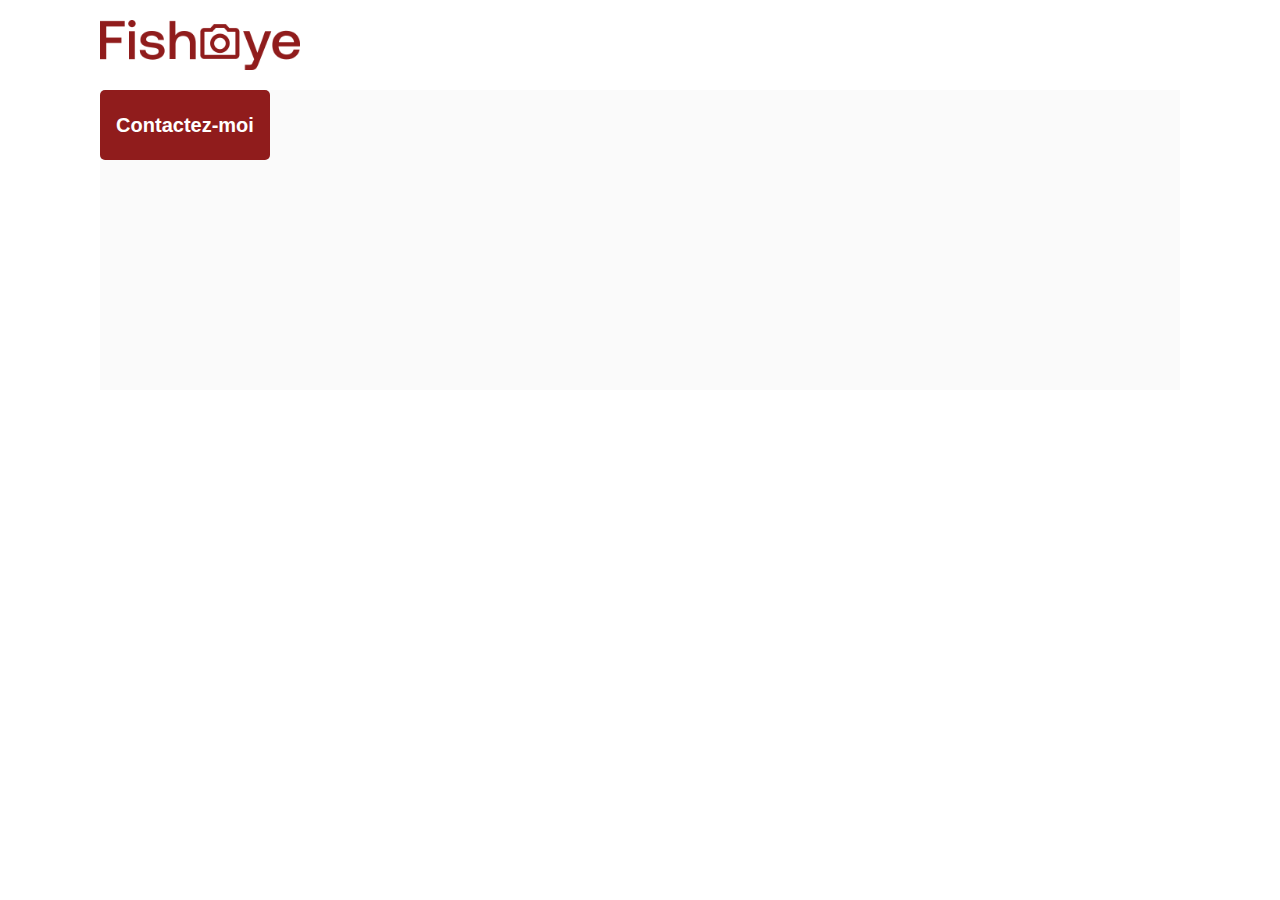
==== photographer.html @ c2f47356 "Ajout projet" ====
<!DOCTYPE html>
<html>
  <head>
    <link href="css/style.css" rel="stylesheet" type="text/css" />
    <meta charset="utf-8">
    <link rel="icon" type="image/png" href="assets/favicon.png">
    <link href="https://fonts.googleapis.com/css?family=DM+Sans&display=swap" rel="stylesheet">
    <title>Fisheye - photographe </title>
  </head>
  <body>
    <header>
      <img src="assets/images/logo.png" class="logo" />
    </header>
    <main id="main">
      <div class="photograph-header">
        <button class="contact_button" onclick="displayModal()">Contactez-moi</button>
      </div>
    </main>
    <div id="contact_modal">
			<div class="modal">
				<header>
          <h2>Contactez-moi</h2>
          <img src="assets/icons/close.svg" onclick="closeModal()" />
        </header>
				<form>
					<div>
						<label>Prénom</label>
						<input />
					</div>
          <button class="contact_button">Envoyer</button>
				</form>
			</div>
		</div>
    <script src="/scripts/pages/photographer.js"></script>
    <script src="/scripts/utils/contactForm.js"></script>
  </body>
</html>
---- css/style.css ----
@import url("photographer.css");

body {
    font-family: "DM Sans", sans-serif;
    margin: 0;
}


header {
    display: flex;
    flex-direction: row;
    justify-content: space-between;
    align-items: center;
    height: 90px;
}

h1 {
    color: #901C1C;
    margin-right: 100px;
}

.logo {
    height: 50px;
    margin-left: 100px;
}

.photographer_section {
    display: grid;
    grid-template-columns: 1fr 1fr 1fr;
    gap: 70px;
    margin-top: 100px;
}

.photographer_section article {
    justify-self: center;
    display: flex;
    justify-content: center;
    align-items: center;
    flex-direction: column;
}

.photographer_section article h2 {
    color: #D3573C;
    font-size: 36px;
}

.photographer_section article img {
    height: 200px;
    width: 200px;
}
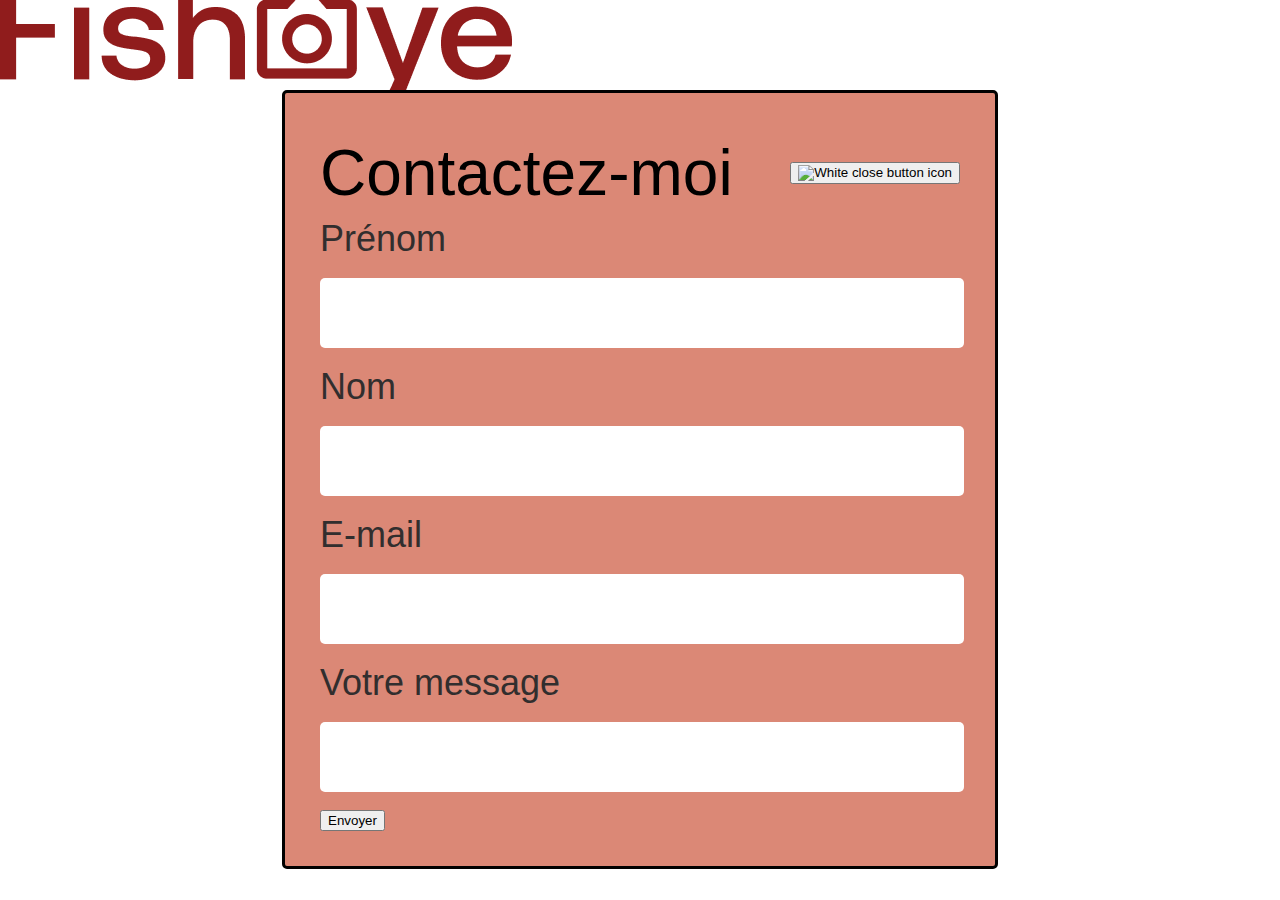
==== commit 5661ee6c: "test" ====
--- a/photographer.html
+++ b/photographer.html
@@ -1,37 +1,85 @@
 <!DOCTYPE html>
-<html>
-  <head>
-    <link href="css/style.css" rel="stylesheet" type="text/css" />
-    <meta charset="utf-8">
-    <link rel="icon" type="image/png" href="assets/favicon.png">
-    <link href="https://fonts.googleapis.com/css?family=DM+Sans&display=swap" rel="stylesheet">
-    <title>Fisheye - photographe </title>
-  </head>
-  <body>
-    <header>
-      <img src="assets/images/logo.png" class="logo" />
+<html lang="fr">
+
+<head>
+  <meta charset="utf-8">
+  <title>Fisheye - Portfolio</title>
+  <meta name="viewport" content="width=device-width, initial-scale=1">
+  <meta name="description" content="Fisheye - Portfolio du photographe">
+  <link rel="icon" type="image/png" href="assets/favicon.png">
+  <link rel="stylesheet" type="text/css" href="css/style.css">
+</head>
+
+<body>
+  <header class="header">
+    <a class="header-link" href="./index.html" aria-label="Lien vers la page d'accueil">
+      <img src="assets/images/logo.png" class="header-logo" alt="Fisheye Logo">
+    </a>
+  </header>
+
+  <main>
+  </main>
+
+  <footer>
+  </footer>
+
+  <dialog class="modal" id="contactModal" aria-hidden="true">
+    <header class="modal-header">
+      <h2 class="modal-title">Contactez-moi</h2>
+      <button class="modal-close" aria-label="Bouton de fermeture du modal de contact" id="modalCloseBtn">
+        <img class="modal-close-img" src="assets/icons/close-white.svg" alt="White close button icon">
+      </button>
     </header>
-    <main id="main">
-      <div class="photograph-header">
-        <button class="contact_button" onclick="displayModal()">Contactez-moi</button>
+    <form class="modal-form" id="modalForm">
+      <label class="modal-label" for="firstName">Prénom</label><br>
+      <input class="modal-input" type="text" id="firstName" name="firstName" minlength="2" pattern="(?!^ +$)^.+$"
+        required><br>
+
+      <label class="modal-label" for="lastName">Nom</label><br>
+      <input class="modal-input" type="text" id="lastName" name="lastName" minlength="2" pattern="(?!^ +$)^.+$"
+        required><br>
+
+      <label class="modal-label" for="email">E-mail</label><br>
+      <input class="modal-input" type="email" id="email" name="email" required><br>
+
+      <label class="modal-label" for="message">Votre message</label><br>
+      <input class="modal-input modal-msg" type="text" id="message" name="message" minlength="10" maxlength="100"
+        pattern="(?!^ +$)^.+$" required><br>
+
+      <button class="button modal-submit" aria-label="Bouton de soumission du formulaire du modal de contact"
+        id="submitButton" type="submit">Envoyer</button>
+    </form>
+  </dialog>
+
+  <dialog class="lightbox" id="lightboxModal" aria-hidden="true">
+    <div class="lightbox-container">
+
+      <div class="lightbox-grid1">
+        <button class="lightbox-previous" aria-label="Bouton précédent du modal de lightbox" id="lightboxPreviousBtn">
+          <em class="fa-solid fa-chevron-left"></em>
+        </button>
       </div>
-    </main>
-    <div id="contact_modal">
-			<div class="modal">
-				<header>
-          <h2>Contactez-moi</h2>
-          <img src="assets/icons/close.svg" onclick="closeModal()" />
-        </header>
-				<form>
-					<div>
-						<label>Prénom</label>
-						<input />
-					</div>
-          <button class="contact_button">Envoyer</button>
-				</form>
-			</div>
-		</div>
-    <script src="/scripts/pages/photographer.js"></script>
-    <script src="/scripts/utils/contactForm.js"></script>
-  </body>
-</html>
+
+      <figure class="lightbox-grid2 lightbox-media" id="lightboxMedia"></figure>
+
+      <div class="lightbox-grid3">
+        <button class="lightbox-close" aria-label="Bouton de fermeture du modal de lightbox" id="lightboxCloseBtn">
+          <img class="lightbox-close-img" src="assets/icons/close-red.svg" alt="Red close button icon">
+        </button>
+        <button class="lightbox-next" aria-label="Bouton suivant du modal de lightbox" id="lightboxNextBtn">
+          <em class="fa-solid fa-chevron-right"></em>
+        </button>
+      </div>
+
+
+
+    </div>
+  </dialog>
+
+
+  <script type="module" src="scripts/pages/photographer.js"></script>
+  <script src="scripts/factories/photographer.js"></script>
+  <script src="scripts/pages/index.js"></script>
+</body>
+
+</html>--- a/css/style.css
+++ b/css/style.css
@@ -18,6 +18,12 @@
     color: #901C1C;
     margin-right: 100px;
 }
+
+.title {
+    color: #901c1c;
+    margin-right: 10rem;
+    font-size: 4rem;
+  }
 
 .logo {
     height: 50px;
@@ -42,9 +48,61 @@
 .photographer_section article h2 {
     color: #D3573C;
     font-size: 36px;
+    font-weight:400;
+    Size:36px;
+    line-height: 46.87px;
+    text-align:Center;
+    margin: 1rem 1rem 1rem 1rem;
 }
 
 .photographer_section article img {
     height: 200px;
     width: 200px;
-}+}
+
+
+.photographer-card {
+    justify-self: center;
+    display: flex;
+    justify-content: center;
+    align-items: center;
+    flex-direction: column;
+  }
+  .photographer-card-link {
+    display: flex;
+    flex-flow: column nowrap;
+    align-items: center;
+    justify-content: center;
+    text-decoration: none;
+    text-align: center;
+  }
+
+  
+.photographer-img {
+    height: 20rem;
+    width: 20rem;
+    -o-object-fit: cover;
+       object-fit: cover;
+    border-radius: 50%;
+    margin-bottom: 1em;
+}
+
+.photographer-location {
+    color: #901c1c;
+    font-weight: 400;
+    font-size: 1.3rem;
+    margin: 0.5rem;
+  }
+
+  .photographer-tagline {
+    color: #000000;
+    font-weight: 100;
+    font-size: 1rem;
+    margin: 10px;
+  }
+  .photographer-rate {
+    color: #757575;
+    font-weight: 400;
+    font-size: 1.5rem;
+    margin: 10px;
+  }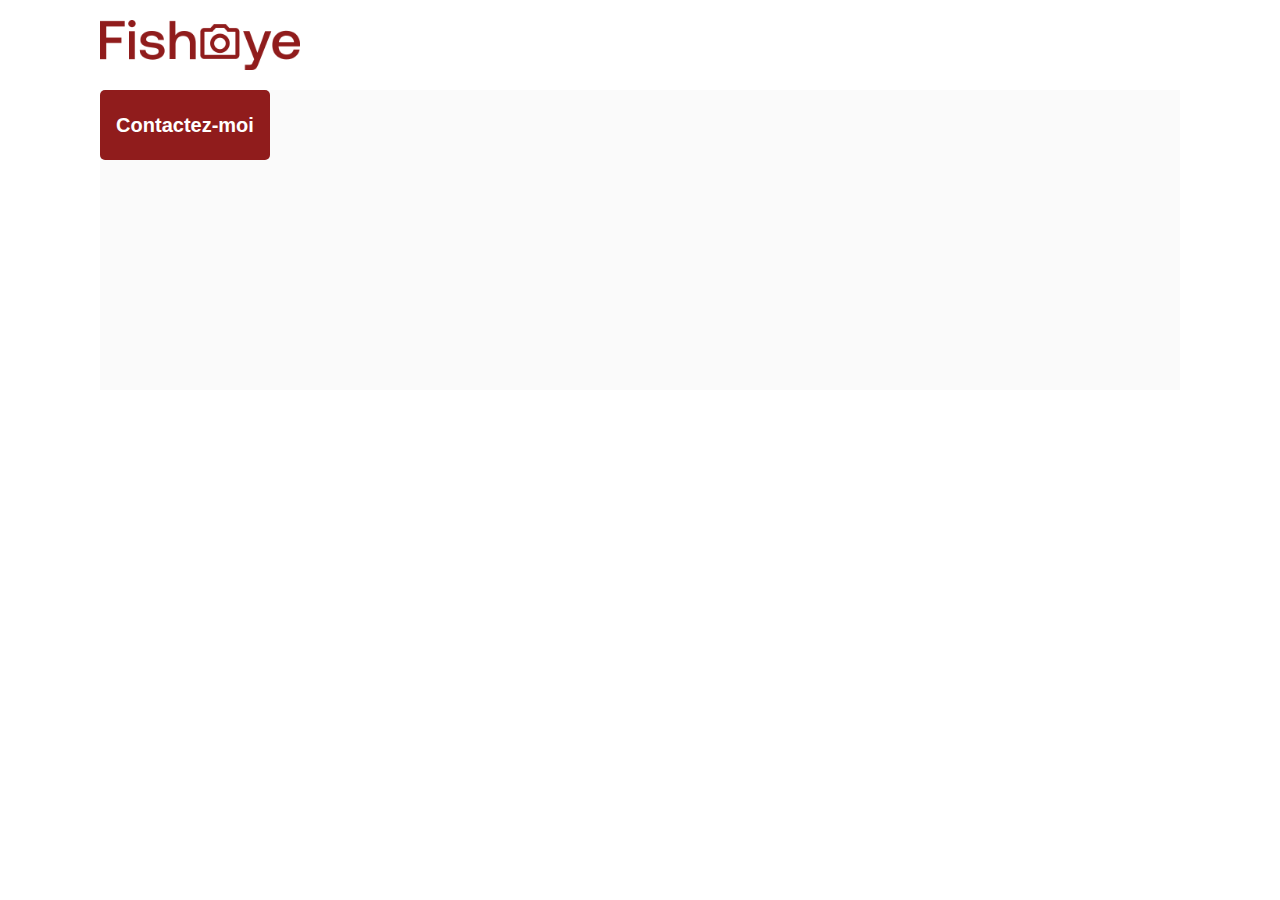
==== commit b155d2f1: "save" ====
--- a/photographer.html
+++ b/photographer.html
@@ -1,85 +1,37 @@
 <!DOCTYPE html>
-<html lang="fr">
-
-<head>
-  <meta charset="utf-8">
-  <title>Fisheye - Portfolio</title>
-  <meta name="viewport" content="width=device-width, initial-scale=1">
-  <meta name="description" content="Fisheye - Portfolio du photographe">
-  <link rel="icon" type="image/png" href="assets/favicon.png">
-  <link rel="stylesheet" type="text/css" href="css/style.css">
-</head>
-
-<body>
-  <header class="header">
-    <a class="header-link" href="./index.html" aria-label="Lien vers la page d'accueil">
-      <img src="assets/images/logo.png" class="header-logo" alt="Fisheye Logo">
-    </a>
-  </header>
-
-  <main>
-  </main>
-
-  <footer>
-  </footer>
-
-  <dialog class="modal" id="contactModal" aria-hidden="true">
-    <header class="modal-header">
-      <h2 class="modal-title">Contactez-moi</h2>
-      <button class="modal-close" aria-label="Bouton de fermeture du modal de contact" id="modalCloseBtn">
-        <img class="modal-close-img" src="assets/icons/close-white.svg" alt="White close button icon">
-      </button>
+<html>
+  <head>
+    <link href="css/style.css" rel="stylesheet" type="text/css" />
+    <meta charset="utf-8">
+    <link rel="icon" type="image/png" href="assets/favicon.png">
+    <link href="https://fonts.googleapis.com/css?family=DM+Sans&display=swap" rel="stylesheet">
+    <title>Fisheye - photographe </title>
+  </head>
+  <body>
+    <header>
+      <img src="assets/images/logo.png" class="logo" />
     </header>
-    <form class="modal-form" id="modalForm">
-      <label class="modal-label" for="firstName">Prénom</label><br>
-      <input class="modal-input" type="text" id="firstName" name="firstName" minlength="2" pattern="(?!^ +$)^.+$"
-        required><br>
-
-      <label class="modal-label" for="lastName">Nom</label><br>
-      <input class="modal-input" type="text" id="lastName" name="lastName" minlength="2" pattern="(?!^ +$)^.+$"
-        required><br>
-
-      <label class="modal-label" for="email">E-mail</label><br>
-      <input class="modal-input" type="email" id="email" name="email" required><br>
-
-      <label class="modal-label" for="message">Votre message</label><br>
-      <input class="modal-input modal-msg" type="text" id="message" name="message" minlength="10" maxlength="100"
-        pattern="(?!^ +$)^.+$" required><br>
-
-      <button class="button modal-submit" aria-label="Bouton de soumission du formulaire du modal de contact"
-        id="submitButton" type="submit">Envoyer</button>
-    </form>
-  </dialog>
-
-  <dialog class="lightbox" id="lightboxModal" aria-hidden="true">
-    <div class="lightbox-container">
-
-      <div class="lightbox-grid1">
-        <button class="lightbox-previous" aria-label="Bouton précédent du modal de lightbox" id="lightboxPreviousBtn">
-          <em class="fa-solid fa-chevron-left"></em>
-        </button>
+    <main id="main">
+      <div class="photograph-header">
+        <button class="contact_button" onclick="displayModal()">Contactez-moi</button>
       </div>
-
-      <figure class="lightbox-grid2 lightbox-media" id="lightboxMedia"></figure>
-
-      <div class="lightbox-grid3">
-        <button class="lightbox-close" aria-label="Bouton de fermeture du modal de lightbox" id="lightboxCloseBtn">
-          <img class="lightbox-close-img" src="assets/icons/close-red.svg" alt="Red close button icon">
-        </button>
-        <button class="lightbox-next" aria-label="Bouton suivant du modal de lightbox" id="lightboxNextBtn">
-          <em class="fa-solid fa-chevron-right"></em>
-        </button>
-      </div>
-
-
-
-    </div>
-  </dialog>
-
-
-  <script type="module" src="scripts/pages/photographer.js"></script>
-  <script src="scripts/factories/photographer.js"></script>
-  <script src="scripts/pages/index.js"></script>
-</body>
-
+    </main>
+    <div id="contact_modal">
+			<div class="modal">
+				<header>
+          <h2>Contactez-moi</h2>
+          <img src="assets/icons/close.svg" onclick="closeModal()" />
+        </header>
+				<form>
+					<div>
+						<label>Prénom</label>
+						<input />
+					</div>
+          <button class="contact_button">Envoyer</button>
+				</form>
+			</div>
+		</div>
+    <script src="/scripts/pages/photographer.js"></script>
+    <script src="/scripts/utils/contactForm.js"></script>
+  </body>
 </html>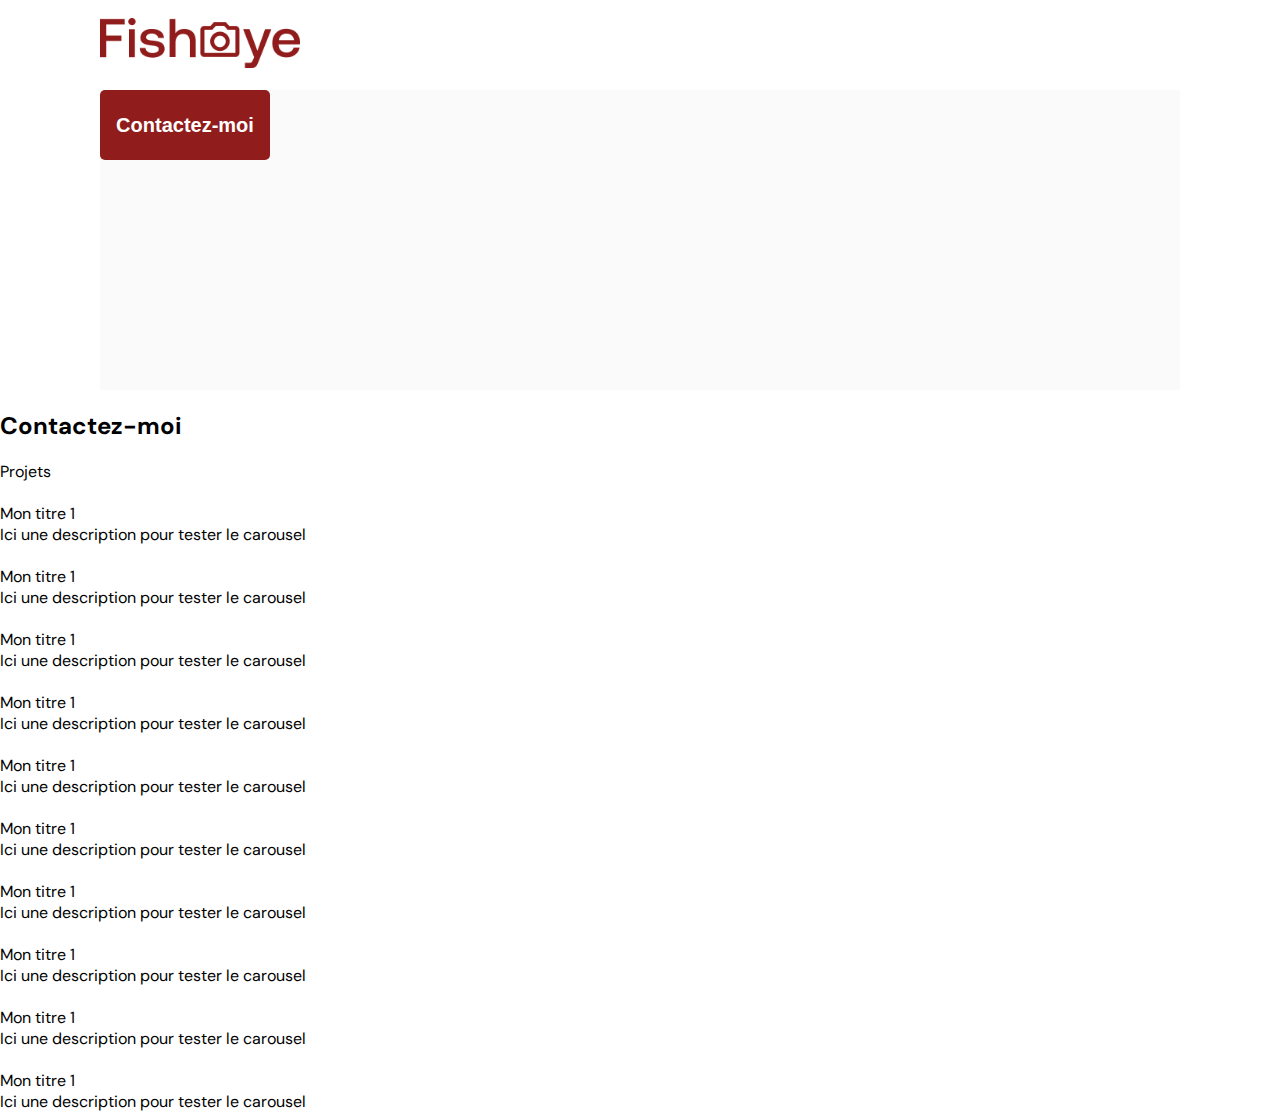
==== commit d6f12901: "Update photographer.html" ====
--- a/photographer.html
+++ b/photographer.html
@@ -1,21 +1,34 @@
 <!DOCTYPE html>
-<html>
-  <head>
-    <link href="css/style.css" rel="stylesheet" type="text/css" />
+<html lang="fr">
+
+<head>
+  <meta name="viewport" content="width=device-width, initial-scale=1">
+  <meta name="description" content="Fisheye - Portfolio du photographe">
+    <link href="css/style.css" rel="stylesheet"/>
     <meta charset="utf-8">
+    <meta name="viewport" content="width=device-width, initial-scale=1" />
+    <script src="https://kit.fontawesome.com/346f33f767.js" crossorigin="anonymous"></script>
     <link rel="icon" type="image/png" href="assets/favicon.png">
     <link href="https://fonts.googleapis.com/css?family=DM+Sans&display=swap" rel="stylesheet">
+    <script src="/scripts/factories/carousel.js"></script>
+
     <title>Fisheye - photographe </title>
   </head>
+
   <body>
-    <header>
-      <img src="assets/images/logo.png" class="logo" />
+    <header class="header">
+      <a class="header-link" href="./index.html" aria-label="Lien vers la page d'accueil">
+        <img src="assets/images/logo.png" class="logo" alt="Fisheye Logo">
+      </a>
     </header>
+
     <main id="main">
       <div class="photograph-header">
         <button class="contact_button" onclick="displayModal()">Contactez-moi</button>
       </div>
     </main>
+    <section class="media_section"></section>
+    
     <div id="contact_modal">
 			<div class="modal">
 				<header>
@@ -23,15 +36,185 @@
           <img src="assets/icons/close.svg" onclick="closeModal()" />
         </header>
 				<form>
-					<div>
-						<label>Prénom</label>
-						<input />
-					</div>
-          <button class="contact_button">Envoyer</button>
-				</form>
+          
+          <label class="modal-label" for="firstName">Prénom</label><br>
+          <input class="modal-input" type="text" id="firstName" name="firstName" minlength="2" pattern="(?!^ +$)^.+$"
+            required><br>
+    
+          <label class="modal-label" for="lastName">Nom</label><br>
+          <input class="modal-input" type="text" id="lastName" name="lastName" minlength="2" pattern="(?!^ +$)^.+$"
+            required><br>
+    
+          <label class="modal-label" for="email">E-mail</label><br>
+          <input class="modal-input" type="email" id="email" name="email" required><br>
+          
+          <label class="modal-label" for="message">Votre message</label><br>
+      <input class="modal-input modal-msg" type="text" id="message" name="message" minlength="10" maxlength="100"
+        pattern="(?!^ +$)^.+$" required><br>
+
+        <button class="button modal-submit" aria-label="Bouton d'envoie du formulaire du modal de contact"
+        id="submitButton" type="submit">Envoyer</button>
+      				</form>
 			</div>
 		</div>
+
+    <div id="lightbox">
+			<div class="lightbox">
+        <h2>Contactez-moi</h2>
+			</div>
+		</div>
+    
+      <div class="container">
+          <div class="title2">Projets</div>
+  
+          <div id="carousel1">
+              <div class="item">
+                  <div class="item__image">
+                      <img src="assets/images/195/Architecture_Contrast.jpg" alt="">
+                  </div>
+                  <div class="item__body">
+                      <div class="item__title">
+                          Mon titre 1
+                      </div>
+                      <div class="item__description">
+                          Ici une description pour tester le carousel
+                      </div>
+                  </div>
+              </div>
+              <div class="item">
+                  <div class="item__image">
+                      <img src="assets/images/195/Architecture_Corner_Room.jpg" alt="">
+                  </div>
+                  <div class="item__body">
+                      <div class="item__title">
+                          Mon titre 1
+                      </div>
+                      <div class="item__description">
+                          Ici une description pour tester le carousel
+                      </div>
+                  </div>
+              </div>
+  
+              <div class="item">
+                  <div class="item__image">
+                      <img src="assets/images/195/Architecture_Dome.jpg" alt="">
+                  </div>
+                  <div class="item__body">
+                      <div class="item__title">
+                          Mon titre 1
+                      </div>
+                      <div class="item__description">
+                          Ici une description pour tester le carousel
+                      </div>
+                  </div>
+              </div>
+  
+              <div class="item">
+                  <div class="item__image">
+                      <img src="assets/images/195/Architecture_On_a_hill.jpg" alt="">
+                  </div>
+                  <div class="item__body">
+                      <div class="item__title">
+                          Mon titre 1
+                      </div>
+                      <div class="item__description">
+                          Ici une description pour tester le carousel
+                      </div>
+                  </div>
+              </div>
+  
+              <div class="item">
+                  <div class="item__image">
+                      <img src="assets/images/195/Travel_Adventure_Door.jpg" alt="">
+                  </div>
+                  <div class="item__body">
+                      <div class="item__title">
+                          Mon titre 1
+                      </div>
+                      <div class="item__description">
+                          Ici une description pour tester le carousel
+                      </div>
+                  </div>
+              </div>
+  
+          </div>
+          <div id="carousel2">
+                  <div class="item">
+                          <div class="item__image">
+                              <img src="assets/images/195/Travel_Bike_and_Stair.jpg" alt="">
+                          </div>
+                          <div class="item__body">
+                              <div class="item__title">
+                                  Mon titre 1
+                              </div>
+                              <div class="item__description">
+                                  Ici une description pour tester le carousel
+                              </div>
+                          </div>
+                      </div>
+                      <div class="item">
+                          <div class="item__image">
+                              <img src="assets/images/195/Travel_OpenMountain.jpg" alt="">
+                          </div>
+                          <div class="item__body">
+                              <div class="item__title">
+                                  Mon titre 1
+                              </div>
+                              <div class="item__description">
+                                  Ici une description pour tester le carousel
+                              </div>
+                          </div>
+                      </div>
+          
+                      <div class="item">
+                          <div class="item__image">
+                              <img src="assets/images/195/Travel_SunsetonCanals.jpg" alt="">
+                          </div>
+                          <div class="item__body">
+                              <div class="item__title">
+                                  Mon titre 1
+                              </div>
+                              <div class="item__description">
+                                  Ici une description pour tester le carousel
+                              </div>
+                          </div>
+                      </div>
+          
+                      <div class="item">
+                          <div class="item__image">
+                              <img src="assets/images/195/Travel_Tower.jpg" alt="">
+                          </div>
+                          <div class="item__body">
+                              <div class="item__title">
+                                  Mon titre 1
+                              </div>
+                              <div class="item__description">
+                                  Ici une description pour tester le carousel
+                              </div>
+                          </div>
+                      </div>
+          
+                      <div class="item">
+                          <div class="item__image">
+                              <img src="assets/images/195/Architecture_Contrast.jpg" alt="">
+                          </div>
+                          <div class="item__body">
+                              <div class="item__title">
+                                  Mon titre 1
+                              </div>
+                              <div class="item__description">
+                                  Ici une description pour tester le carousel
+                              </div>
+                          </div>
+                      </div>
+          </div>
+          <div id="carousel3"></div>
+      </div>
+
+<footer></footer>
     <script src="/scripts/pages/photographer.js"></script>
     <script src="/scripts/utils/contactForm.js"></script>
+    <script src="/scripts/factories/mediaFactorie.js"></script>
+    <script src="/scripts/factories/lightBoxFactorie.js"></script>
   </body>
-</html>+</html>
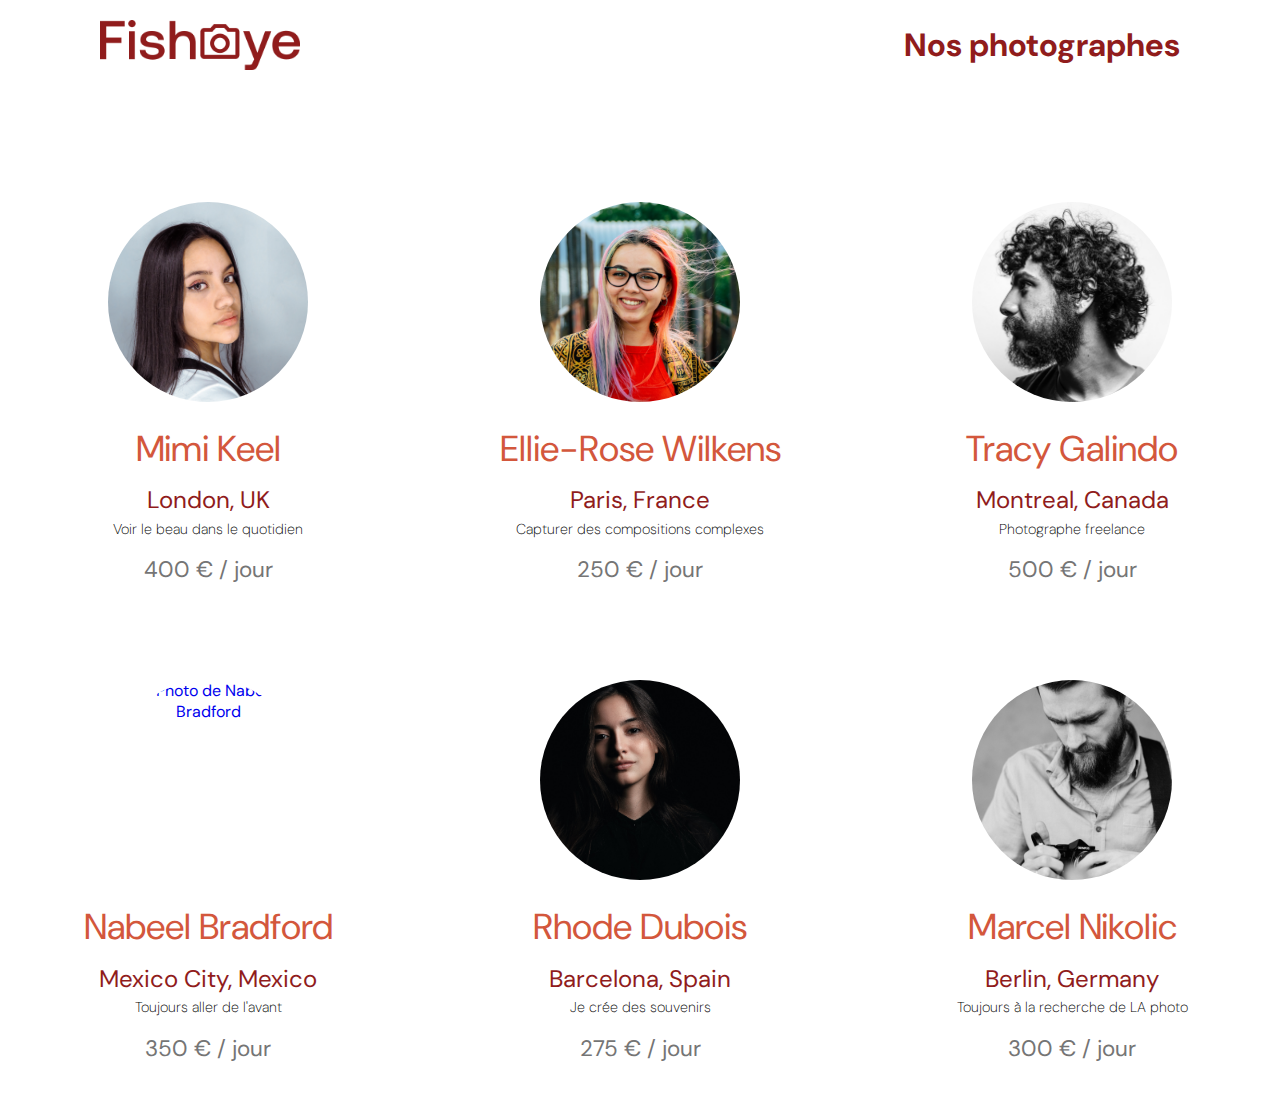
==== commit fbc87680: "Add files via upload" ====
--- a/photographer.html
+++ b/photographer.html
@@ -217,4 +217,4 @@
     <script src="/scripts/factories/mediaFactorie.js"></script>
     <script src="/scripts/factories/lightBoxFactorie.js"></script>
   </body>
-</html>
+</html>--- a/css/style.css
+++ b/css/style.css
@@ -1,5 +1,3 @@
-@import url("photographer.css");
-
 body {
     font-family: "DM Sans", sans-serif;
     margin: 0;
@@ -31,18 +29,19 @@
 }
 
 .photographer_section {
-    display: grid;
-    grid-template-columns: 1fr 1fr 1fr;
-    gap: 70px;
-    margin-top: 100px;
+  display: grid;
+  grid-template-columns: 1fr 1fr 1fr;
+  gap: 5rem;
+  margin-top: 5rem;
+  padding: 2rem;
 }
 
 .photographer_section article {
-    justify-self: center;
-    display: flex;
-    justify-content: center;
-    align-items: center;
-    flex-direction: column;
+  justify-self: center;
+  display: flex;
+  justify-content: center;
+  align-items: center;
+  flex-direction: column;
 }
 
 .photographer_section article h2 {
@@ -52,14 +51,13 @@
     Size:36px;
     line-height: 46.87px;
     text-align:Center;
-    margin: 1rem 1rem 1rem 1rem;
+    margin: 0.5rem;
 }
 
 .photographer_section article img {
     height: 200px;
     width: 200px;
 }
-
 
 .photographer-card {
     justify-self: center;
@@ -79,30 +77,434 @@
 
   
 .photographer-img {
+  height: 20rem;
+    width: 20rem;
+    -o-object-fit: cover;
+    object-fit: cover;
+    border-radius: 50%;
+    margin-bottom: 1em;
+}
+
+.photographer-name {
+  color: #d3573c;
+  font-weight: 400;
+  font-size: 3.6rem;
+}
+
+.photographer-location {
+  color: #901c1c;
+  font-weight: 400;
+  font-size: 1.5rem;
+  margin: 0.2rem;
+  }
+
+  .photographer-tagline {
+    color: #000000;
+    font-weight: 200;
+    font-size: 0.9rem;
+    margin: 0.1rem;
+  }
+
+  .photographer-rate {
+    color: #757575;
+    font-weight: 400;
+    font-size: 1.4rem;
+    margin: 1rem;
+  }
+
+
+.photograph-header {
+    height: 25rem;
+    margin: 15px 100px;
+    display: grid;
+    flex-flow: row nowrap;
+    justify-content: space-between;
+    background-color: #fafafa;
+    grid-template-columns: repeat(auto-fill, 20rem);
+    gap: 2em;
+    align-items: center;
+    }
+
+.contact_button {
+    font-size: 20px;
+    font-weight: bold;
+    color: white;
+    padding: 11px;
+    width: 170px;
+    height: 70px;
+    border: none;
+    background-color: #901C1C;
+    border-radius: 5px;
+    cursor: pointer;
+}
+
+.modal {
+  position: absolute;
+  left: 50%;
+  top: 50%;
+  transform: translate(-50%, -50%);
+  flex-direction: column;
+  border-radius: 0.5rem;
+  background-color: #db8876;
+  width: 45rem;
+  padding: 2em;
+  margin: 6rem 0rem 6rem 0rem;
+}
+
+
+.modal header {
+    justify-content: space-between;
+    width: 100%;
+    font-size: 1rem;
+}
+
+.modal header img {
+    cursor: pointer;
+}
+
+.modal header h2 {
+    font-size: 50px;
+    font-weight: normal;
+    text-align: center;
+    font-size: 3rem;
+    margin-top: 1px;
+}
+
+form {
+    display: flex;
+    width: 100%;
+    flex-direction: column;
+    align-items: flex-start;
+}
+
+form label {
+    color: #312E2E;
+    font-size: 26px;
+}
+
+form div {
+    display: flex;
+    flex-direction: column;
+    width: 100%;
+    align-items: self-start;
+    margin-bottom: 26px;
+}
+
+form input {
+    width: 100%;
+    height: 68px;
+    border: none;
+    border-radius: 5px;
+}
+
+.header {
+    display: flex;
+    flex-direction: row;
+    justify-content: space-between;
+    align-items: center;
+    padding: 2em 0;
+}
+
+.header-link {
+  text-decoration: none;
+}
+
+.header-logo {
+  height: 6rem;
+}
+
+
+.photograph-info {
+  display: flex;
+  flex-flow: column nowrap;
+  margin: auto;
+  padding-left: 2rem;
+}
+
+.button {
+    font-size: 1.5rem;
+    font-weight: bold;
+    color: white;
+    padding: 1rem;
+    width: 15rem;
+    height: 5rem;
+    border: none;
+    background-color: #901c1c;
+    border-radius: 0.5rem;
+    cursor: pointer;
+    margin: auto;
+}
+
+.photograph-name {
+  color: #d3573c;
+  font-weight: 300;
+  font-size: 3rem;
+  margin: 0 0 1rem 0;
+}
+
+.photograph-location {
+    color: #901c1c;
+    font-weight: 400;
+    font-size: 2rem;
+    margin: 0 0 1rem 0;
+}
+
+
+.photograph-tagline {
+    color: #000000;
+    font-weight: 400;
+    font-size: 1rem;
+    margin-top: 0.5rem;
+}
+
+.photograph-img {
     height: 20rem;
     width: 20rem;
     -o-object-fit: cover;
-       object-fit: cover;
+    object-fit: cover;
+    border-radius: 50%;
+}
+
+.photograph-img{
+    height: 15rem;
+    width: 15rem;
+    -o-object-fit: cover;
+    object-fit: cover;
     border-radius: 50%;
     margin-bottom: 1em;
 }
 
-.photographer-location {
-    color: #901c1c;
-    font-weight: 400;
-    font-size: 1.3rem;
-    margin: 0.5rem;
-  }
-
-  .photographer-tagline {
-    color: #000000;
-    font-weight: 100;
-    font-size: 1rem;
-    margin: 10px;
-  }
-  .photographer-rate {
-    color: #757575;
-    font-weight: 400;
-    font-size: 1.5rem;
-    margin: 10px;
-  }+
+.media_section {
+  display: grid;
+  grid-template-columns: repeat(auto-fill, 25rem);
+  justify-content: space-between;
+  gap: 2em 1em;
+  padding: 0 6em 6em 6em;
+}
+
+.media-card {
+  display: flex;
+  flex-flow: column nowrap;
+  width: 25rem;
+}
+
+.media-card-button {
+  border: none;
+  background-color: transparent;
+  cursor: pointer;
+}
+
+.media-card-img {
+  width: 25rem;
+  height: 20rem;
+  -o-object-fit: cover;
+  object-fit: cover;
+  border-radius: 0.5rem;
+}
+
+.media-card-video {
+  width: 25rem;
+  height: 20rem;
+  -o-object-fit: cover;
+  object-fit: cover;
+  border-radius: 0.5rem;
+}
+
+.media-card-info {
+  display: flex;
+  flex-flow: row wrap;
+  align-items: center;
+  justify-content: space-between;
+  margin-top: 1em;
+}
+
+.media-card-title {
+  max-width: 80%;
+  font-weight: 400;
+  font-size: 1.5rem;
+  color: #911c1c;
+  text-overflow: ellipsis;
+  white-space: nowrap;
+  overflow: hidden;
+}
+
+.media-like-container {
+  display: flex;
+  flex-flow: row nowrap;
+}
+
+.media-like-button {
+  border: none;
+  background-color: transparent;
+  font-size: 2.2rem;
+  color: #911c1c;
+  cursor: pointer;
+}
+
+.fa-regular, .far {
+  font-weight: 400;
+}
+
+
+.footer {
+  z-index: 1;
+  position: fixed;
+  bottom: 0;
+  right: 5%;
+  display: flex;
+  flex-flow: row nowrap;
+  justify-content: space-between;
+  align-items: center;
+  width: 20rem;
+  height: 3rem;
+  padding: 0.5em;
+  background: #db8876;
+  color: #000000;
+  border-radius: 0.5rem 0.5rem 0rem 0rem;
+  font-weight: 400;
+  font-size: 1.5rem;
+}
+
+.footer-container {
+  display: flex;
+  flex-flow: row nowrap;
+  align-items: center;
+}
+
+.footer-likes {
+  margin-right: 0.5em;
+}
+
+.fa-solid, .fas {
+  font-weight: 900;
+}
+
+#lightbox {
+  display: none;
+}
+
+/*****************************************
+* carousel
+*****************************************/
+
+.title2 {
+  font-size : 25px;
+  color: #FFF;
+  font-weight: bold;
+  margin-bottom: 25px;
+}
+.item {
+  margin: 40px 10px;
+  background-color: #fff;
+  box-shadow: 0 15px 35px #3232321a,0 5px 15px #0000001a;
+  transition: transform 0.3s;
+  transform: translate3d(0, -1px, 0)
+}
+
+.item:hover {
+  transform: translate3d(0, -10px, 0);
+}
+
+.item img {
+  display: block;
+  width: 100%;
+  height: auto;
+}
+
+.item__body{
+  padding: 25px;
+}
+
+.item__title {
+  font-size: 24px; 
+  margin-bottom: 5px;
+  font-weight: bold;
+  color: #232323;
+}
+
+.item__description {
+  color: #585858;
+}
+
+.items {
+  position: relative;
+}
+
+/**
+CAROUSEL
+**/
+.carousel {
+  position: relative;
+
+}
+.carousel__container{
+  transition : transform 0.3s;
+  transform : translate3d(0,0,0);
+}
+.carousel__container::after {
+  content: '';
+  clear: both;
+  display: table;
+}
+
+.carousel__item {
+  float : left;
+}
+
+.carousel__next, .carousel__prev {
+  position: absolute;
+  width : 40px;
+  height : 40px;
+  background: #FFF url(/assets/icons/next.svg) center center no-repeat;
+  background-size: 20px 20px;
+  border-radius: 50%;
+  top: 50%;
+  margin-top: -20px;
+  right: 0px;
+  box-shadow: 0 15px 35px #3232321a,0 5px 15px #0000001a;
+  cursor : pointer;
+  transition : transform 0.3s, opacity: 0.3s;
+}
+.carousel__next:hover, .carousel__prev:hover {
+  transform : scale(1.2);
+}
+.carousel__prev {
+  background-image: url(/assets/icons/back.svg);
+  right: auto;
+  left: -20px;
+}
+
+.carousel__next--hidden, .carousel__prev--hidden {
+  opacity: 0;
+}
+
+/*****************************************
+* RESPONSIVE
+*****************************************/
+
+
+@media only screen and (min-width: 766px) and (max-width: 1023px) {
+  .photographer_section {
+    display: grid;
+    grid-template-columns: 1fr 1fr;
+    gap: 4rem;
+    margin-top: 5rem;
+    padding: 2rem;
+}
+}
+
+
+@media only screen and (max-width: 765px) {
+  .photographer_section {
+    display: flex;
+    grid-template-columns: 1fr 1fr;
+    gap: 4rem;
+    margin-top: 5rem;
+    padding: 2rem;
+}
+}
+
+
+
+
